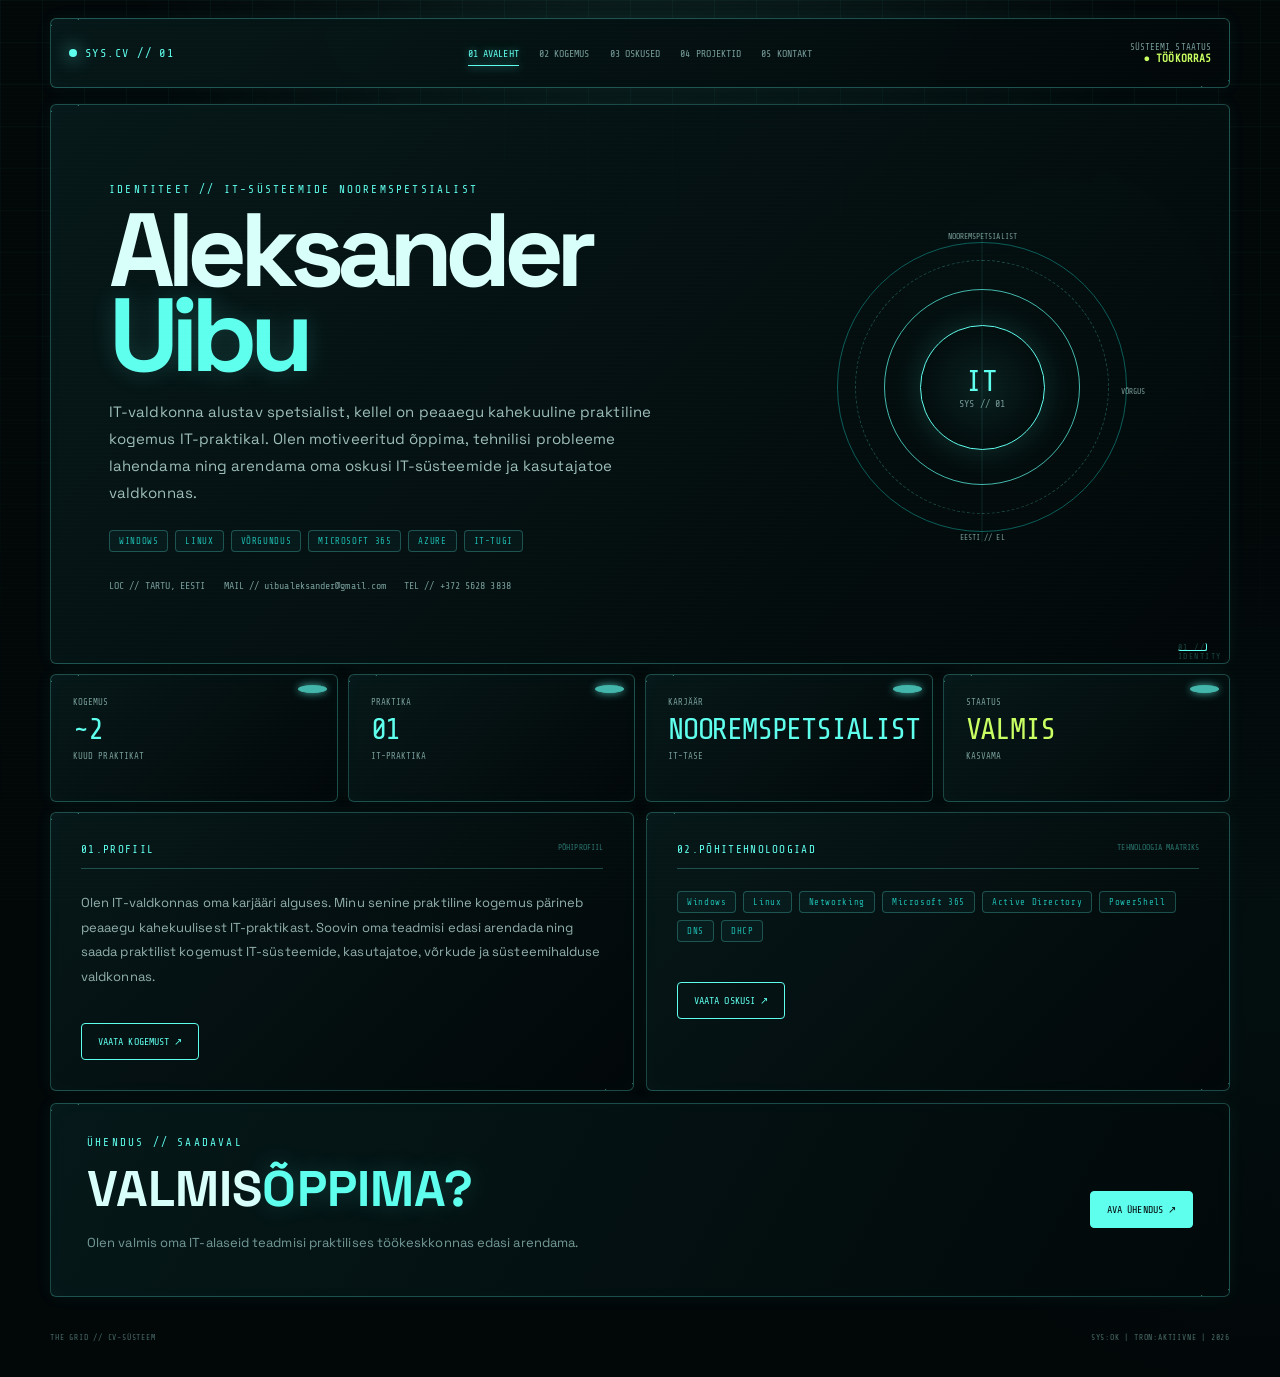
==== index.html @ 897ac722 "portfoolio failid" ====
<!doctype html>
<html lang="et">
    <head>
        <meta charset="utf-8">
        <meta name="viewport" content="width=device-width, initial-scale=1">
            <title>Aleksander Uibu // IT-süsteemide spetsialist</title>
            <link rel="stylesheet" href="css/style.css">
            <link rel="stylesheet" href="css/gridcn.css">
            <link rel="stylesheet" href="css/responsive.css">
    </head>
    <body>
        <div class="grid-bg"></div>
        <div class="scanlines"></div>
        <header class="site-header hud">
            <a class="logo" href="index.html"><i></i>SYS.CV // 01 </a>
            <nav class="nav">
                <a class="active" href="index.html">01 AVALEHT</a>
                <a href="experience.html">02 KOGEMUS</a>
                <a href="skills.html">03 OSKUSED</a>
                <a href="projects.html">04 PROJEKTID</a>
                <a href="contact.html">05 KONTAKT</a>
            </nav>
            <div class="system-status">SÜSTEEMI STAATUS<strong>● TÖÖKORRAS</strong></div>
        </header>
        <main class="page">
            <!-- =====================================================
                HERO
            ===================================================== -->
            <section class="hero hud reveal" id="profile">
                <div><div class="eyebrow">IDENTITEET // IT-SÜSTEEMIDE NOOREMSPETSIALIST</div>
                    <h1>Aleksander<br><span>Uibu</span></h1>
                    <p class="lead">
                        IT-valdkonna alustav spetsialist, kellel on
                        peaaegu kahekuuline praktiline kogemus IT-praktikal.
                        Olen motiveeritud õppima, tehnilisi probleeme lahendama
                        ning arendama oma oskusi IT-süsteemide ja kasutajatoe
                        valdkonnas.
                    </p>
                    <div class="tags">
                        <span class="tag">WINDOWS</span>
                        <span class="tag">LINUX</span>
                        <span class="tag">VÕRGUNDUS</span>
                        <span class="tag">MICROSOFT 365</span>
                        <span class="tag">AZURE</span>
                        <span class="tag">IT-TUGI</span>
                    </div>
                    <div class="contact-strip">
                        <span>LOC // TARTU, EESTI</span>
                        <a href="mailto:uibualeksander@gmail.com">MAIL // uibualeksander@gmail.com</a>
                        <a href="tel:+37256283838">TEL // +372 5628 3838</a>
                    </div>
                </div>
                <!-- IDENTITEET DISC -->
                <div class="identity-disc">
                    <div class="disc-ring"></div>
                    <div class="disc-ring dashed"></div>
                    <div class="disc-ring inner"></div>
                    <div class="disc-core">IT<small>SYS // 01</small></div>
                    <span class="disc-label top">NOOREMSPETSIALIST</span>
                    <span class="disc-label right">VÕRGUS</span>
                    <span class="disc-label bottom">EESTI // EL</span>
                </div>
            </section>
            <!-- =====================================================
                REAL KOGEMUS METRICS
            ===================================================== -->
            <section class="metrics">
                <article class="data-card hud reveal">
                    <span>KOGEMUS</span>
                    <strong>~2</strong>
                    <small>KUUD PRAKTIKAT</small>
                </article>
                <article class="data-card hud reveal">
                    <span>PRAKTIKA</span>
                    <strong>01</strong>
                    <small>IT-PRAKTIKA</small>
                </article>
                <article class="data-card hud reveal">
                    <span>KARJÄÄR</span>
                    <strong>NOOREMSPETSIALIST</strong>
                    <small>IT-TASE</small>
                </article>
                <article class="data-card hud reveal">
                    <span>STAATUS</span>
                    <strong class="green">VALMIS</strong>
                    <small>KASVAMA</small>
                </article>
            </section>
            <!-- =====================================================
                PROFIIL / STACK
            ===================================================== -->
            <section class="section-grid">
                <article class="panel hud reveal">
                    <div class="section-head">
                        <span>01.PROFIIL</span>
                        <em>PÕHIPROFIIL</em>
                    </div>
                    <p class="body-text">
                        Olen IT-valdkonnas oma karjääri alguses.
                        Minu senine praktiline kogemus pärineb
                        peaaegu kahekuulisest IT-praktikast.

                        Soovin oma teadmisi edasi arendada ning saada
                        praktilist kogemust IT-süsteemide, kasutajatoe,
                        võrkude ja süsteemihalduse valdkonnas.
                    </p>
                    <a class="button secondary" href="experience.html">VAATA KOGEMUST ↗</a>
                </article>
                <article class="panel hud reveal">
                    <div class="section-head">
                        <span>02.PÕHITEHNOLOOGIAD</span>
                        <em>TEHNOLOOGIA MAATRIKS</em>
                    </div>
                    <div class="chip-grid">
                        <span>Windows</span>
                        <span>Linux</span>
                        <span>Networking</span>
                        <span>Microsoft 365</span>
                        <span>Active Directory</span>
                        <span>PowerShell</span>
                        <span>DNS</span>
                        <span>DHCP</span>
                    </div>
                    <a class="button secondary" href="skills.html">VAATA OSKUSI ↗</a>
                </article>
            </section>
            <!-- =====================================================
                CTA
            ===================================================== -->
            <section class="cta hud reveal">
                <div>
                    <div class="eyebrow">ÜHENDUS // SAADAVAL</div>
                    <h2>VALMIS<span>ÕPPIMA?</span></h2>
                    <p>
                        Olen valmis oma IT-alaseid teadmisi
                        praktilises töökeskkonnas edasi arendama.
                    </p>
                </div>
                <a class="button" href="contact.html">AVA ÜHENDUS ↗</a>
            </section>
        </main>
        <footer>
            <span>THE GRID // CV-SÜSTEEM</span>
            <span>SYS:OK | TRON:AKTIIVNE | 2026</span>
        </footer>
        <script src="js/index.js"></script>
    </body>
</html>
---- css/style.css ----
@import url('https://fonts.googleapis.com/css2?family=Share+Tech+Mono&family=Space+Grotesk:wght@400;500;600;700&display=swap');
:root{--bg:#020708;--panel:rgba(5,18,19,.9);--cyan:#5fffee;--cyan2:#1db9ae;--cyan3:#0b5e59;--text:#d9fffb;--muted:#759b98;--green:#c9ff62;--border:rgba(95,255,238,.25);--strong:rgba(95,255,238,.7)}
*{box-sizing:border-box}html{scroll-behavior:smooth}body{margin:0;min-height:100vh;background:radial-gradient(circle at 50% -10%,rgba(40,180,170,.15),transparent 35%),#020708;color:var(--text);font-family:"Space Grotesk",sans-serif}a{color:inherit;text-decoration:none}.grid-bg{position:fixed;inset:0;z-index:0;pointer-events:none;background-image:linear-gradient(rgba(95,255,238,.055) 1px,transparent 1px),linear-gradient(90deg,rgba(95,255,238,.055) 1px,transparent 1px);background-size:45px 45px;mask-image:linear-gradient(to bottom,#000,transparent)}.scanlines{position:fixed;inset:0;z-index:50;pointer-events:none;opacity:.025;background:repeating-linear-gradient(to bottom,transparent 0,transparent 3px,#fff 4px)}.page,footer,.site-header{position:relative;z-index:2;width:min(1180px,calc(100% - 30px));margin-inline:auto}.hud{position:relative;border:1px solid var(--border);background:linear-gradient(135deg,rgba(7,25,26,.94),rgba(2,8,9,.94));box-shadow:0 0 25px rgba(52,241,225,.08);clip-path: none;}.hud:before,.hud:after{content:"";position:absolute;width:35px;height:8px}.hud:before{left:-1px;top:-1px;border-left:2px solid var(--cyan);border-top:2px solid var(--cyan)}.hud:after{right:-1px;bottom:-1px;border-right:2px solid var(--cyan);border-bottom:2px solid var(--cyan)}
.site-header{margin-top:18px;min-height:70px;padding:14px 20px;display:grid;grid-template-columns:1fr auto 1fr;align-items:center;gap:20px}.logo{font:13px "Share Tech Mono";letter-spacing:.12em;color:var(--cyan)}.logo i{display:inline-block;width:8px;height:8px;border-radius:50%;background:var(--cyan);box-shadow:0 0 18px var(--cyan);margin-right:8px}.nav{display:flex;justify-content:center;flex-wrap:wrap;gap:16px;font:10px "Share Tech Mono";color:var(--muted)}.nav a:hover,.nav .active{color:var(--cyan);text-shadow:0 0 8px rgba(95,255,238,.5)}.system-status{text-align:right;color:var(--muted);font:9px "Share Tech Mono"}.system-status strong{display:block;color:var(--green);font-size:11px}.hero{margin-top:22px;min-height:520px;padding:60px;display:grid;grid-template-columns:1fr 340px;align-items:center;gap:40px}.eyebrow{font:11px "Share Tech Mono";letter-spacing:.2em;color:var(--cyan)}h1{font-size:clamp(58px,9vw,110px);line-height:.83;letter-spacing:-.07em;margin:18px 0 25px}h1 span,h2 span{color:var(--cyan);text-shadow:0 0 25px rgba(95,255,238,.18)}.lead{max-width:650px;color:#9dbeba;font-size:16px;line-height:1.7}.tags{display:flex;flex-wrap:wrap;gap:7px;margin-top:24px}.tag,.chip-grid span{padding:5px 9px;border:1px solid var(--border);color:var(--cyan2);background:rgba(95,255,238,.035);font:9px "Share Tech Mono";letter-spacing:.07em}.tag:hover{border-color:var(--cyan);color:var(--cyan)}.contact-strip{display:flex;flex-wrap:wrap;gap:18px;margin-top:28px;color:var(--muted);font:10px "Share Tech Mono"}.contact-strip a:hover{color:var(--cyan)}
.identity-disc{position:relative;width:280px;height:280px;margin:auto;display:grid;place-items:center}.disc-ring{position:absolute;inset:10px;border:1px solid var(--cyan3);border-radius:50%}.disc-ring.dashed{inset:28px;border-color:var(--border);border-style:dashed;animation:rotate 20s linear infinite}.disc-ring.inner{inset:57px;border-color:var(--strong)}.disc-core{width:115px;height:115px;border:1px solid var(--cyan);border-radius:50%;display:grid;place-content:center;text-align:center;color:var(--cyan);font:29px "Share Tech Mono";box-shadow:0 0 30px rgba(95,255,238,.15)}.disc-core small{font-size:10px;color:var(--muted)}.disc-label{position:absolute;color:var(--muted);font:8px "Share Tech Mono"}.disc-label.top{top:0}.disc-label.right{right:-8px;top:50%}.disc-label.bottom{bottom:0}
.metrics{display:grid;grid-template-columns:repeat(4,1fr);gap:12px;margin-top:12px}.data-card{padding:22px}.data-card span,.data-card small{display:block;color:var(--muted);font:9px "Share Tech Mono"}.data-card strong{display:block;margin:5px 0;color:var(--cyan);font:34px "Share Tech Mono"}.green{color:var(--green)!important}.section-grid{display:grid;grid-template-columns:1fr 1fr;gap:12px;margin-top:12px}.panel{padding:28px;margin-top:12px}.section-grid .panel{margin-top:0}.section-head{display:flex;justify-content:space-between;border-bottom:1px solid var(--border);padding-bottom:15px;margin-bottom:25px;color:var(--cyan);font:11px "Share Tech Mono"}.section-head em{color:var(--muted);font-style:normal;font-size:8px}.body-text{color:#92b1ae;font-size:13px;line-height:1.8}.button{display:inline-block;margin-top:20px;padding:12px 16px;border:1px solid var(--cyan);background:var(--cyan);color:#020708;font:10px "Share Tech Mono"}.button.secondary{background:transparent;color:var(--cyan)}.button:hover{box-shadow:0 0 22px rgba(95,255,238,.3)}.chip-grid{display:flex;flex-wrap:wrap;gap:7px;margin-bottom:20px}.chip-grid.large span{padding:8px 11px}.cta{margin-top:12px;padding:35px;display:flex;justify-content:space-between;align-items:center;gap:25px}.cta h2{font-size:clamp(28px,5vw,50px);margin:8px 0}.cta p,.page-title p{color:var(--muted);font-size:13px}.page-title{margin-top:22px;padding:42px}.page-title h1{margin-bottom:12px}.timeline{position:relative}.timeline:before{content:"";position:absolute;left:5px;top:5px;bottom:5px;width:1px;background:var(--border)}.timeline article{position:relative;padding:0 0 40px 30px}.timeline article:last-child{padding-bottom:0}.timeline article i{position:absolute;left:0;top:3px;width:11px;height:11px;border:1px solid var(--cyan);background:var(--bg);box-shadow:0 0 10px rgba(95,255,238,.4)}.date{color:var(--cyan2);font:9px "Share Tech Mono"}.timeline h2,.project h2{font-size:16px;margin:6px 0}.timeline b{color:var(--muted);font:9px "Share Tech Mono"}.timeline ul{padding-left:18px;color:#92b1ae;font-size:12px;line-height:1.7}.skill{margin-bottom:20px}.skill>div:first-child{display:flex;justify-content:space-between;font:9px "Share Tech Mono";color:#a9c9c5}.skill b{color:var(--cyan)}.bar{height:5px!important;margin-top:7px;background:rgba(95,255,238,.07)}.bar i{display:block;height:100%;background:var(--cyan);box-shadow:0 0 12px rgba(95,255,238,.65)}.projects{display:grid;grid-template-columns:repeat(2,1fr);gap:12px;margin-top:12px}.project{padding:25px}.project small{font:9px "Share Tech Mono";color:var(--muted)}.project p{color:#8facaa;font-size:12px;line-height:1.7}.radar{width:270px;height:270px;position:relative;margin:20px auto;border:1px solid var(--border);border-radius:50%;background:radial-gradient(circle,transparent 19%,rgba(95,255,238,.04) 20%,transparent 21%,transparent 39%,rgba(95,255,238,.04) 40%,transparent 41%,transparent 59%,rgba(95,255,238,.04) 60%,transparent 61%)}.radar:before,.radar:after{content:"";position:absolute;background:var(--border)}.radar:before{left:50%;top:0;bottom:0;width:1px}.radar:after{top:50%;left:0;right:0;height:1px}.radar-shape{position:absolute;inset:47px;border-radius: 6px;background:rgba(95,255,238,.12);border:1px solid var(--cyan)}.radar-label{position:absolute;font:8px "Share Tech Mono";color:var(--muted)}.radar-label.a{top:-17px;left:40%}.radar-label.b{right:-35px;top:45%}.radar-label.c{left:35%;bottom:-17px}.radar-label.d{left:-25px;top:65%}.radar-label.e{left:-20px;top:20%}.terminal{border:1px solid var(--border);background:#020707;box-shadow:inset 0 0 40px rgba(95,255,238,.025)}.terminal-head{padding:10px 14px;border-bottom:1px solid var(--border);color:var(--muted);font:9px "Share Tech Mono"}.terminal-body{padding:22px;font:12px/1.9 "Share Tech Mono";min-height:250px}.terminal-body span{color:var(--cyan)}.terminal-body .cyan{color:var(--cyan)}.cursor{display:inline-block;width:7px;height:13px;background:var(--cyan);animation:blink 1s steps(1) infinite}.contact-data{display:grid;gap:19px}.contact-data small{display:block;color:var(--muted);font:8px "Share Tech Mono"}.contact-data strong,.contact-data a{display:block;margin-top:4px;font:13px "Share Tech Mono";color:var(--text)}.contact-data a:hover{color:var(--cyan)}footer{display:flex;justify-content:space-between;padding:22px 0 35px;color:#486b67;font:8px "Share Tech Mono";letter-spacing:.1em}
@keyframes rotate{to{transform:rotate(360deg)}}@keyframes blink{50%{opacity:0}}.reveal{opacity:0;transform:translateY(12px);transition:opacity .7s ease,transform .7s ease}.reveal.visible{opacity:1;transform:none}

/* =========================================================
   PROFILE PHOTO // CONTACT
========================================================= */

.profile-photo-wrap {
    text-align: center;
}

.profile-photo {
    position: relative;

    width: 190px;
    height: 230px;

    margin: 0 auto 12px;

    overflow: hidden;

    border: 1px solid var(--border);

    background:
        radial-gradient(
            circle,
            rgba(95,255,238,.08),
            transparent 65%
        );

    display: grid;

    place-items: center;

    border-radius: 6px;
}

.profile-photo img {
    width: 100%;
    height: 100%;

    object-fit: cover;

    display: block;
}

.profile-photo span {
    position: absolute;

    color: var(--cyan3);

    font-family: "Share Tech Mono", monospace;

    font-size: 12px;

    line-height: 1.5;

    letter-spacing: .15em;

    text-align: center;
}

.profile-photo-wrap small {
    color: var(--muted);

    font-family: "Share Tech Mono", monospace;

    font-size: 8px;

    letter-spacing: .08em;
}

.profile-photo.photo-placeholder {
    border-color: var(--cyan3);

    box-shadow:
        inset 0 0 30px rgba(95,255,238,.04),
        0 0 20px rgba(95,255,238,.04);
}


/* =========================================================
   JUNIOR / INTERNSHIP STATUS
========================================================= */

.junior-status {
    color: var(--green) !important;
}


/* =========================================================
   EXPERIENCE EMPTY / BEGINNER STATE
========================================================= */

.experience-note {
    color: var(--muted);

    font-size: 12px;

    line-height: 1.7;

    border-left: 1px solid var(--cyan3);

    padding-left: 16px;

    margin-top: 20px;
}
/* =========================================================
   GRIDCN ROUND HUD SYSTEM
   Rectangular components with subtle rounded corners.
   HUD accents remain decorative instead of cutting the card.
========================================================= */

.hud {
    border-radius: 6px !important;
    clip-path: none !important;
    overflow: hidden;
}

.hud::before,
.hud::after {
    width: 28px !important;
    height: 7px !important;
    pointer-events: none;
}

.hud::before {
    border-left: 1px solid var(--cyan) !important;
    border-top: 1px solid var(--cyan) !important;
    border-radius: 5px 0 0 0;
}

.hud::after {
    border-right: 1px solid var(--cyan) !important;
    border-bottom: 1px solid var(--cyan) !important;
    border-radius: 0 0 5px 0;
}

/* Small HUD corner marks for nested cards */
.panel,
.data-card,
.project,
.terminal {
    border-radius: 6px;
}

.panel:hover,
.data-card:hover,
.project:hover {
    border-color: var(--border-strong, rgba(95,255,238,.7));
}

/* Keep images rectangular but softly rounded */
.profile-photo {
    border-radius: 6px !important;
    clip-path: none !important;
}

/* Buttons and tags should follow the same geometry */
.button,
.tag,
.chip-grid span {
    border-radius: 4px;
}

/* More restrained Tron glow */
.hud {
    box-shadow:
        0 0 18px rgba(95,255,238,.055),
        inset 0 0 20px rgba(95,255,238,.018);
}

/* FINAL GRIDCN GEOMETRY */
.hud,.panel,.data-card,.project,.terminal,.page-title,.cta{border-radius:6px!important;clip-path:none!important;}

/* FINAL COMPONENT GEOMETRY */
.hud,.panel,.data-card,.project,.terminal,.page-title,.cta{
  border-radius:6px;
  clip-path:none;
}
.hud{
  overflow:hidden;
}
.button,.tag,.chip-grid span{
  border-radius:4px;
}

/* =========================================================
   DESIGN V2 — GRIDCN / PROFESSIONAL CV SYSTEM
   Rounded rectangular HUD components, restrained glow,
   clearer hierarchy and stronger CV readability.
========================================================= */

:root{
    --radius-xs:3px;
    --radius-sm:5px;
    --radius-md:8px;
    --radius-lg:10px;
    --line-soft:rgba(95,255,238,.16);
    --line:rgba(95,255,238,.28);
    --line-strong:rgba(95,255,238,.62);
    --glow-soft:rgba(95,255,238,.07);
    --glow:rgba(95,255,238,.16);
}

body{
    background:
        radial-gradient(circle at 50% -8%,rgba(95,255,238,.10),transparent 32%),
        radial-gradient(circle at 100% 70%,rgba(30,185,174,.045),transparent 28%),
        #020708;
    letter-spacing:.005em;
}

.grid-bg{
    opacity:.72;
    background-size:42px 42px;
}

.site-header{
    border-color:var(--line);
    border-radius:8px;
    padding:12px 18px;
    backdrop-filter:blur(8px);
}

.site-header:before,
.site-header:after{
    width:22px;
    height:6px;
}

.logo{
    font-size:12px;
}

.nav{
    gap:20px;
}

.nav a{
    position:relative;
    padding:8px 0;
    transition:color .2s ease,text-shadow .2s ease;
}

.nav a.active:after,
.nav a:hover:after{
    content:"";
    position:absolute;
    left:0;
    right:0;
    bottom:1px;
    height:1px;
    background:var(--cyan);
    box-shadow:0 0 8px var(--cyan);
}

.hero{
    min-height:560px;
    margin-top:16px;
    padding:56px;
    border-radius:10px;
    background:
        linear-gradient(135deg,rgba(7,25,26,.97),rgba(2,8,9,.94)),
        radial-gradient(circle at 85% 40%,rgba(95,255,238,.08),transparent 30%);
}

.hero:before{
    width:48px;
    height:8px;
}

.hero:after{
    width:48px;
    height:8px;
}

.hero h1{
    max-width:720px;
    margin-top:22px;
    font-weight:700;
    letter-spacing:-.065em;
}

.hero h1 span{
    color:var(--cyan);
}

.lead{
    max-width:620px;
    font-size:15px;
    line-height:1.8;
}

.identity-disc{
    width:310px;
    height:310px;
}

.identity-disc .disc-ring{
    transition:transform .5s ease;
}

.identity-disc:hover .disc-ring.dashed{
    animation-duration:8s;
}

.disc-core{
    width:125px;
    height:125px;
    background:radial-gradient(circle,rgba(95,255,238,.08),transparent 70%);
}

.metrics{
    gap:10px;
}

.data-card{
    min-height:128px;
    padding:22px;
    border-radius:8px;
    transition:
        transform .2s ease,
        border-color .2s ease,
        box-shadow .2s ease;
}

.data-card:hover{
    border-color:var(--line-strong);
    box-shadow:
        0 0 24px var(--glow-soft),
        inset 0 0 20px rgba(95,255,238,.025);
}

.data-card strong{
    font-size:30px;
    letter-spacing:-.04em;
}

.panel,
.project,
.cta,
.page-title,
.terminal{
    border-radius:8px;
}

.panel{
    padding:30px;
}

.section-head{
    margin-bottom:22px;
    padding-bottom:12px;
}

.section-head span{
    letter-spacing:.12em;
}

.body-text{
    max-width:720px;
    font-size:13px;
    line-height:1.9;
}

.button{
    border-radius:5px;
    transition:
        transform .18s ease,
        box-shadow .18s ease,
        background .18s ease;
}

.button:hover{
    transform:translateY(-1px);
}

.tag,
.chip-grid span{
    border-radius:4px;
    transition:
        border-color .18s ease,
        color .18s ease,
        background .18s ease;
}

.tag:hover,
.chip-grid span:hover{
    background:rgba(95,255,238,.07);
}

.cta{
    padding:32px 36px;
    background:
        linear-gradient(120deg,rgba(6,25,26,.96),rgba(2,9,10,.96));
}

.page-title{
    margin-top:16px;
    padding:40px 42px;
}

.page-title h1{
    font-size:clamp(52px,8vw,92px);
}

.projects{
    gap:10px;
}

.project{
    min-height:230px;
    padding:26px;
    transition:
        transform .2s ease,
        border-color .2s ease,
        box-shadow .2s ease;
}

.project:hover{
    border-color:var(--line-strong);
    box-shadow:0 0 24px var(--glow-soft);
}

.timeline article{
    padding-bottom:46px;
}

.timeline article:last-child{
    padding-bottom:4px;
}

.timeline article i{
    border-radius:2px;
}

.skill{
    margin-bottom:24px;
}

.bar{
    height:4px!important;
    border-radius:3px;
    overflow:hidden;
}

.bar i{
    border-radius:3px;
}

.terminal{
    border-radius:8px;
    overflow:hidden;
}

.terminal-head{
    background:rgba(95,255,238,.025);
}

.profile-photo{
    border-radius:8px!important;
}

.contact-data{
    gap:21px;
}

.contact-data div{
    padding-bottom:12px;
    border-bottom:1px solid rgba(95,255,238,.07);
}

.contact-data div:last-child{
    border-bottom:0;
}

footer{
    padding-top:26px;
}

/* Subtle HUD corner accents — no clipped geometry */
.hud:before,
.hud:after{
    border-radius:2px;
}

@media(prefers-reduced-motion:reduce){
    *,
    *::before,
    *::after{
        animation-duration:.01ms!important;
        transition-duration:.01ms!important;
    }
}

/* =========================================================
   DESIGN V3 — HERO / FIRST IMPRESSION
========================================================= */

.hero{
    position:relative;
    overflow:hidden;
    grid-template-columns:minmax(0,1.25fr) minmax(280px,.75fr);
    align-items:center;
    gap:55px;
    padding:58px 58px 52px;
}

.hero::after{
    content:"01 // IDENTITY";
    position:absolute;
    right:22px;
    bottom:12px;
    color:rgba(95,255,238,.25);
    border:0;
    width:auto;
    height:auto;
    font:8px "Share Tech Mono",monospace;
    letter-spacing:.18em;
}

.hero-copy{
    position:relative;
    z-index:2;
}

.hero-kicker{
    display:flex;
    align-items:center;
    gap:10px;
    margin-bottom:14px;
    color:var(--cyan);
    font:10px "Share Tech Mono",monospace;
    letter-spacing:.18em;
}

.hero-kicker::before{
    content:"";
    width:28px;
    height:1px;
    background:var(--cyan);
    box-shadow:0 0 8px var(--cyan);
}

.hero h1{
    margin:12px 0 20px;
    font-size:clamp(58px,8.5vw,104px);
    line-height:.82;
    letter-spacing:-.075em;
}

.hero .lead{
    max-width:590px;
    margin-bottom:22px;
}

.hero-meta{
    display:flex;
    flex-wrap:wrap;
    gap:7px;
    margin-top:20px;
}

.hero-meta-item{
    padding:8px 10px;
    border:1px solid var(--line-soft);
    border-radius:4px;
    background:rgba(95,255,238,.025);
    color:var(--muted);
    font:8px "Share Tech Mono",monospace;
    letter-spacing:.08em;
}

.hero-meta-item strong{
    color:var(--text);
    font-weight:400;
}

.hero-contact{
    display:grid;
    grid-template-columns:repeat(2,minmax(0,1fr));
    gap:7px 18px;
    margin-top:25px;
    max-width:610px;
}

.hero-contact a,
.hero-contact span{
    min-width:0;
    overflow:hidden;
    text-overflow:ellipsis;
    white-space:nowrap;
    color:var(--muted);
    font:9px "Share Tech Mono",monospace;
}

.hero-contact a:hover{
    color:var(--cyan);
}

.hero-visual{
    position:relative;
    min-height:340px;
    display:grid;
    place-items:center;
}

.hero-visual::before{
    content:"";
    position:absolute;
    width:260px;
    height:260px;
    border:1px solid rgba(95,255,238,.07);
    border-radius:50%;
    box-shadow:0 0 70px rgba(95,255,238,.045);
}

.identity-disc{
    z-index:2;
}

.identity-disc::after{
    content:"";
    position:absolute;
    inset:0;
    border-radius:50%;
    background:linear-gradient(90deg,transparent 49.7%,rgba(95,255,238,.12) 50%,transparent 50.3%);
    pointer-events:none;
}

.identity-status{
    position:absolute;
    left:50%;
    bottom:2px;
    transform:translateX(-50%);
    z-index:3;
    padding:6px 10px;
    border:1px solid var(--line);
    border-radius:4px;
    background:rgba(2,8,9,.92);
    color:var(--green);
    font:8px "Share Tech Mono",monospace;
    letter-spacing:.12em;
    white-space:nowrap;
}

.hero-side-data{
    position:absolute;
    z-index:3;
    width:100px;
    padding:8px;
    border:1px solid var(--line-soft);
    border-radius:5px;
    background:rgba(2,8,9,.82);
    text-align:center;
}

.hero-side-data small{
    display:block;
    color:var(--muted);
    font:7px "Share Tech Mono",monospace;
}

.hero-side-data strong{
    display:block;
    margin-top:3px;
    color:var(--cyan);
    font:11px "Share Tech Mono",monospace;
}

.hero-side-data.one{left:0;top:35px}
.hero-side-data.two{right:0;bottom:48px}

.metrics{
    margin-top:10px;
}

.data-card{
    position:relative;
}

.data-card::after{
    content:"";
    position:absolute;
    top:10px;
    right:10px;
    width:4px;
    height:4px;
    border-radius:50%;
    background:var(--cyan);
    box-shadow:0 0 8px var(--cyan);
    opacity:.7;
}

.section-grid{
    margin-top:10px;
}

@media(max-width:900px){
    .hero{
        grid-template-columns:1fr;
        gap:20px;
    }

    .hero-visual{
        min-height:300px;
    }

    .hero-side-data.one{left:12%;top:25px}
    .hero-side-data.two{right:12%;bottom:25px}
}

@media(max-width:550px){
    .hero{
        padding:32px 20px 40px;
    }

    .hero h1{
        font-size:clamp(48px,16vw,70px);
    }

    .hero-contact{
        grid-template-columns:1fr;
    }

    .hero-visual{
        min-height:280px;
    }

    .hero-side-data{
        width:90px;
    }

    .hero-side-data.one{left:0}
    .hero-side-data.two{right:0}
}

/* SKILLS V4 — context based, no fake percentages */
.skills-intro{display:grid;grid-template-columns:1fr 1fr;gap:10px;margin-top:10px}
.skill-levels,.skill-profile{display:grid;gap:14px}
.skill-level{display:flex;gap:12px;align-items:flex-start}
.level-dot{flex:0 0 9px;width:9px;height:9px;margin-top:4px;border:1px solid var(--cyan);border-radius:2px}
.level-dot.learning{border-color:var(--muted)}
.level-dot.practical{background:var(--cyan);box-shadow:0 0 8px rgba(95,255,238,.4)}
.level-dot.familiar{background:rgba(95,255,238,.22)}
.skill-level strong{display:block;color:var(--text);font:10px "Share Tech Mono",monospace;letter-spacing:.08em}
.skill-level small{display:block;margin-top:4px;color:var(--muted);font-size:11px;line-height:1.5}
.profile-line{display:flex;justify-content:space-between;gap:15px;padding-bottom:10px;border-bottom:1px solid rgba(95,255,238,.08);color:var(--muted);font:9px "Share Tech Mono",monospace}
.profile-line strong{color:var(--cyan);font-weight:400}
.technology-matrix{display:grid;grid-template-columns:repeat(3,1fr);gap:9px}
.technology-card{min-height:220px;padding:20px;border:1px solid var(--line-soft);border-radius:7px;background:rgba(95,255,238,.018);transition:border-color .2s,transform .2s,background .2s}
.technology-card:hover{transform:translateY(-2px);border-color:var(--line-strong);background:rgba(95,255,238,.035)}
.tech-top{display:flex;justify-content:space-between;align-items:center;gap:8px}
.tech-code{color:var(--muted);font:8px "Share Tech Mono",monospace;letter-spacing:.1em}
.skill-badge{padding:4px 6px;border:1px solid var(--line-soft);border-radius:3px;font:7px "Share Tech Mono",monospace}
.skill-badge.practical{color:var(--cyan);border-color:var(--line)}
.skill-badge.familiar{color:var(--muted)}
.technology-card h2{margin:22px 0 9px;color:var(--text);font-size:16px}
.technology-card p{min-height:62px;margin:0;color:var(--muted);font-size:11px;line-height:1.65}
.tech-tags{display:flex;flex-wrap:wrap;gap:5px;margin-top:15px}
.tech-tags span{padding:4px 6px;border:1px solid rgba(95,255,238,.12);border-radius:3px;color:var(--cyan2);font:7px "Share Tech Mono",monospace}
@media(max-width:900px){.skills-intro{grid-template-columns:1fr}.technology-matrix{grid-template-columns:repeat(2,1fr)}}
@media(max-width:550px){.technology-matrix{grid-template-columns:1fr}.technology-card{min-height:auto}}

/* =========================================================
   CV DESIGN V5 — INFORMATION HIERARCHY
========================================================= */

:root{
    --surface:rgba(4,15,16,.84);
    --surface-2:rgba(7,23,24,.72);
    --cyan-dim:rgba(95,255,238,.42);
    --text-soft:#a8b9b8;
}

/* Shared section rhythm */
.page > section{
    margin-bottom:10px;
}

.page-title{
    position:relative;
    border-color:var(--line);
}

.page-title p{
    max-width:720px;
}

/* Information rails */
.info-rail{
    display:grid;
    grid-template-columns:repeat(4,1fr);
    gap:8px;
    margin-top:10px;
}

.info-rail-item{
    padding:13px 15px;
    border:1px solid var(--line-soft);
    border-radius:6px;
    background:var(--surface-2);
}

.info-rail-item small{
    display:block;
    margin-bottom:5px;
    color:var(--muted);
    font:7px "Share Tech Mono",monospace;
    letter-spacing:.12em;
}

.info-rail-item strong{
    display:block;
    color:var(--text);
    font:11px "Share Tech Mono",monospace;
    font-weight:400;
}

/* Section labels */
.section-head em{
    color:var(--cyan-dim);
}

/* Skill cards */
.technology-card{
    background:
        linear-gradient(145deg,rgba(7,24,25,.82),rgba(3,11,12,.88));
}

.technology-card h2{
    letter-spacing:.04em;
}

.technology-card p{
    color:var(--text-soft);
}

/* Status badges */
.status-badge{
    display:inline-flex;
    align-items:center;
    gap:6px;
    padding:5px 7px;
    border:1px solid var(--line);
    border-radius:4px;
    color:var(--cyan);
    background:rgba(95,255,238,.025);
    font:7px "Share Tech Mono",monospace;
    letter-spacing:.08em;
}

.status-badge::before{
    content:"";
    width:4px;
    height:4px;
    border-radius:50%;
    background:currentColor;
    box-shadow:0 0 7px currentColor;
}

/* Experience cards */
.timeline article{
    background:linear-gradient(90deg,rgba(95,255,238,.018),transparent);
    border-radius:6px;
    padding:20px 22px 38px 25px;
}

.timeline article h2{
    margin-top:8px;
}

.timeline article ul{
    margin-top:16px;
}

/* Project cards */
.project{
    background:
        linear-gradient(145deg,rgba(7,23,24,.8),rgba(2,9,10,.9));
}

.project .project-meta,
.project .meta{
    color:var(--muted);
}

/* Contact */
.contact-data a{
    word-break:break-word;
}

/* Avoid over-decorating empty space */
.identity-disc{
    filter:drop-shadow(0 0 12px rgba(95,255,238,.04));
}

/* Small-screen information rail */
@media(max-width:900px){
    .info-rail{
        grid-template-columns:repeat(2,1fr);
    }
}

@media(max-width:550px){
    .info-rail{
        grid-template-columns:1fr;
    }

    .timeline article{
        padding-left:20px;
    }
}

/* =========================================================
   PROJECTS V6 — PRACTICAL / LEARNING PROJECTS
========================================================= */

.projects-grid{
    display:grid;
    grid-template-columns:repeat(3,1fr);
    gap:10px;
    margin-top:10px;
}

.project{
    min-height:280px;
    padding:23px;
    background:linear-gradient(145deg,rgba(7,23,24,.82),rgba(2,9,10,.92));
}

.project-number{
    color:var(--muted);
    font:8px "Share Tech Mono",monospace;
    letter-spacing:.14em;
}

.project-status{
    display:inline-block;
    margin-top:10px;
    padding:4px 6px;
    border:1px solid var(--line-soft);
    border-radius:3px;
    color:var(--cyan-dim);
    font:7px "Share Tech Mono",monospace;
    letter-spacing:.07em;
}

.project h2{
    margin:18px 0 9px;
    color:var(--text);
    font-size:16px;
    letter-spacing:.03em;
}

.project p{
    min-height:84px;
    color:var(--text-soft);
    font-size:11px;
    line-height:1.7;
}

.project-stack{
    display:flex;
    flex-wrap:wrap;
    gap:5px;
    margin-top:17px;
}

.project-stack span{
    padding:4px 6px;
    border:1px solid rgba(95,255,238,.12);
    border-radius:3px;
    color:var(--cyan2);
    font:7px "Share Tech Mono",monospace;
}

.project-filter{
    display:flex;
    flex-wrap:wrap;
    gap:7px;
}

.project-filter span{
    padding:7px 9px;
    border:1px solid var(--line-soft);
    border-radius:4px;
    color:var(--muted);
    font:8px "Share Tech Mono",monospace;
}

.project-filter-active{
    color:var(--cyan)!important;
    border-color:var(--line)!important;
    background:rgba(95,255,238,.035);
}

.project-evidence{
    margin:0;
    padding-left:18px;
    color:var(--text-soft);
    font-size:11px;
    line-height:1.8;
}

.project-evidence li{
    margin-bottom:8px;
}

@media(max-width:900px){
    .projects-grid{
        grid-template-columns:repeat(2,1fr);
    }
}

@media(max-width:550px){
    .projects-grid{
        grid-template-columns:1fr;
    }

    .project{
        min-height:auto;
    }
}
---- css/gridcn.css ----
/* GridCN component layer
   Visual primitives correspond to the GridCN HUD/TRON component language:
   HUD Frame, Data Card, Identity Disc, Timeline, Status Bar, Tags, Terminal and Uplink.
*/
.status-bar{height:5px;background:rgba(95,255,238,.08)}.status-bar i{display:block;height:100%;width:100%;background:var(--cyan);box-shadow:0 0 14px rgba(95,255,238,.6)}

/* GridCN component geometry override */
.hud-frame,
.hud-corner-frame,
.data-card,
.tron-card,
.panel,
.status-card,
.terminal {
    border-radius: 6px;
    clip-path: none;
}

/* FINAL GRIDCN GEOMETRY */
.hud,.panel,.data-card,.project,.terminal,.page-title,.cta{border-radius:6px!important;clip-path:none!important;}

/* FINAL COMPONENT GEOMETRY */
.hud,.panel,.data-card,.project,.terminal,.page-title,.cta{
  border-radius:6px;
  clip-path:none;
}
.hud{
  overflow:hidden;
}
.button,.tag,.chip-grid span{
  border-radius:4px;
}

/* =========================================================
   GRIDCN COMPONENT PRIMITIVES
========================================================= */

.gridcn-frame{
    position:relative;
    border:1px solid var(--line);
    border-radius:8px;
    background:rgba(4,16,17,.88);
}

.gridcn-frame::before{
    content:"";
    position:absolute;
    top:-1px;
    left:12px;
    width:34px;
    height:1px;
    background:var(--cyan);
    box-shadow:0 0 10px var(--cyan);
}

.gridcn-label{
    font:9px "Share Tech Mono",monospace;
    color:var(--muted);
    letter-spacing:.12em;
}

.gridcn-accent{
    color:var(--cyan);
}

.gridcn-status{
    color:var(--green);
    font:9px "Share Tech Mono",monospace;
    letter-spacing:.08em;
}
1~/* GridCN component layer
   Visual primitives correspond to the GridCN HUD/TRON component language:
   HUD Frame, Data Card, Identity Disc, Timeline, Status Bar, Tags, Terminal and Uplink.
*/
.status-bar{height:5px;background:rgba(95,255,238,.08)}.status-bar i{display:block;height:100%;width:100%;background:var(--cyan);box-shadow:0 0 14px rgba(95,255,238,.6)}

/* GridCN component geometry override */
.hud-frame,
.hud-corner-frame,
.data-card,
.tron-card,
.panel,
.status-card,
.terminal {
    border-radius: 6px;
    clip-path: none;
}

/* FINAL GRIDCN GEOMETRY */
.hud,.panel,.data-card,.project,.terminal,.page-title,.cta{border-radius:6px!important;clip-path:none!important;}

/* FINAL COMPONENT GEOMETRY */
.hud,.panel,.data-card,.project,.terminal,.page-title,.cta{
  border-radius:6px;
  clip-path:none;
}
.hud{
  overflow:hidden;
}
.button,.tag,.chip-grid span{
  border-radius:4px;
}

/* =========================================================
   GRIDCN COMPONENT PRIMITIVES
========================================================= */

.gridcn-frame{
    position:relative;
    border:1px solid var(--line);
    border-radius:8px;
    background:rgba(4,16,17,.88);
}

.gridcn-frame::before{
    content:"";
    position:absolute;
    top:-1px;
    left:12px;
    width:34px;
    height:1px;
    background:var(--cyan);
    box-shadow:0 0 10px var(--cyan);
}

.gridcn-label{
    font:9px "Share Tech Mono",monospace;
    color:var(--muted);
    letter-spacing:.12em;
}

.gridcn-accent{
    color:var(--cyan);
}

.gridcn-status{
    color:var(--green);
    font:9px "Share Tech Mono",monospace;
    letter-spacing:.08em;
}
1~/* GridCN component layer
   Visual primitives correspond to the GridCN HUD/TRON component language:
   HUD Frame, Data Card, Identity Disc, Timeline, Status Bar, Tags, Terminal and Uplink.
*/
.status-bar{height:5px;background:rgba(95,255,238,.08)}.status-bar i{display:block;height:100%;width:100%;background:var(--cyan);box-shadow:0 0 14px rgba(95,255,238,.6)}

/* GridCN component geometry override */
.hud-frame,
.hud-corner-frame,
.data-card,
.tron-card,
.panel,
.status-card,
.terminal {
    border-radius: 6px;
    clip-path: none;
}

/* FINAL GRIDCN GEOMETRY */
.hud,.panel,.data-card,.project,.terminal,.page-title,.cta{border-radius:6px!important;clip-path:none!important;}

/* FINAL COMPONENT GEOMETRY */
.hud,.panel,.data-card,.project,.terminal,.page-title,.cta{
  border-radius:6px;
  clip-path:none;
}
.hud{
  overflow:hidden;
}
.button,.tag,.chip-grid span{
  border-radius:4px;
}

/* =========================================================
   GRIDCN COMPONENT PRIMITIVES
========================================================= */

.gridcn-frame{
    position:relative;
    border:1px solid var(--line);
    border-radius:8px;
    background:rgba(4,16,17,.88);
}

.gridcn-frame::before{
    content:"";
    position:absolute;
    top:-1px;
    left:12px;
    width:34px;
    height:1px;
    background:var(--cyan);
    box-shadow:0 0 10px var(--cyan);
}

.gridcn-label{
    font:9px "Share Tech Mono",monospace;
    color:var(--muted);
    letter-spacing:.12em;
}

.gridcn-accent{
    color:var(--cyan);
}

.gridcn-status{
    color:var(--green);
    font:9px "Share Tech Mono",monospace;
    letter-spacing:.08em;
}
---- css/responsive.css ----
/* =========================================================
   PROFILE PHOTO RESPONSIVE
========================================================= */

@media (max-width: 550px) {

    .profile-photo {
        width: 160px;
        height: 200px;
    }

}
.hud,.panel,.data-card,.project,.terminal{border-radius:6px!important;clip-path:none!important}

/* FINAL GRIDCN GEOMETRY */
.hud,.panel,.data-card,.project,.terminal,.page-title,.cta{border-radius:6px!important;clip-path:none!important;}

@media(max-width:700px){
    .site-header{position:relative}
    .mobile-nav-toggle{
        display:inline-flex;
        justify-content:center;
        align-items:center;
        width:max-content;
        margin:0 auto;
        padding:9px 13px;
        border:1px solid var(--border);
        border-radius:4px;
        background:rgba(95,255,238,.04);
        color:var(--cyan);
        font:10px "Share Tech Mono",monospace;
        cursor:pointer;
    }
    .nav{display:none}
    .nav.mobile-open{display:flex}
}
@media(min-width:701px){
    .mobile-nav-toggle{display:none}
}

/* FINAL COMPONENT GEOMETRY */
.hud,.panel,.data-card,.project,.terminal,.page-title,.cta{
  border-radius:6px;
  clip-path:none;
}
.hud{
  overflow:hidden;
}
.button,.tag,.chip-grid span{
  border-radius:4px;
}

.cv-mobile-nav{display:none}

@media(max-width:700px){
  .cv-mobile-nav{
    display:inline-flex;
    align-items:center;
    justify-content:center;
    margin:0 auto 8px;
    padding:9px 14px;
    border:1px solid var(--border);
    border-radius:4px;
    background:rgba(95,255,238,.04);
    color:var(--cyan);
    font:10px "Share Tech Mono",monospace;
    cursor:pointer;
  }
  .nav{display:none}
  .nav.mobile-open{
    display:flex;
  }
}

@media(max-width:900px){
    .hero{
        min-height:auto;
        padding:42px 28px;
    }

    .identity-disc{
        width:270px;
        height:270px;
    }

    .panel{
        padding:25px;
    }
}

@media(max-width:550px){
    .site-header{
        padding:12px 14px;
    }

    .hero{
        padding:32px 20px;
    }

    .hero h1{
        font-size:clamp(48px,16vw,68px);
    }

    .lead{
        font-size:14px;
    }

    .page-title{
        padding:30px 22px;
    }

    .panel{
        padding:21px;
    }

    .cta{
        padding:26px 21px;
    }

    .data-card{
        min-height:110px;
    }
}

@media(max-width:550px){
    .hero-visual::before{
        width:220px;
        height:220px;
    }
}

@media(max-width:700px){
    .hero-contact{
        grid-template-columns:1fr;
    }
    .info-rail-item{
        padding:11px 12px;
    }
}

@media(max-width:550px){.project-filter{gap:5px}.project-filter span{padding:6px 7px}}
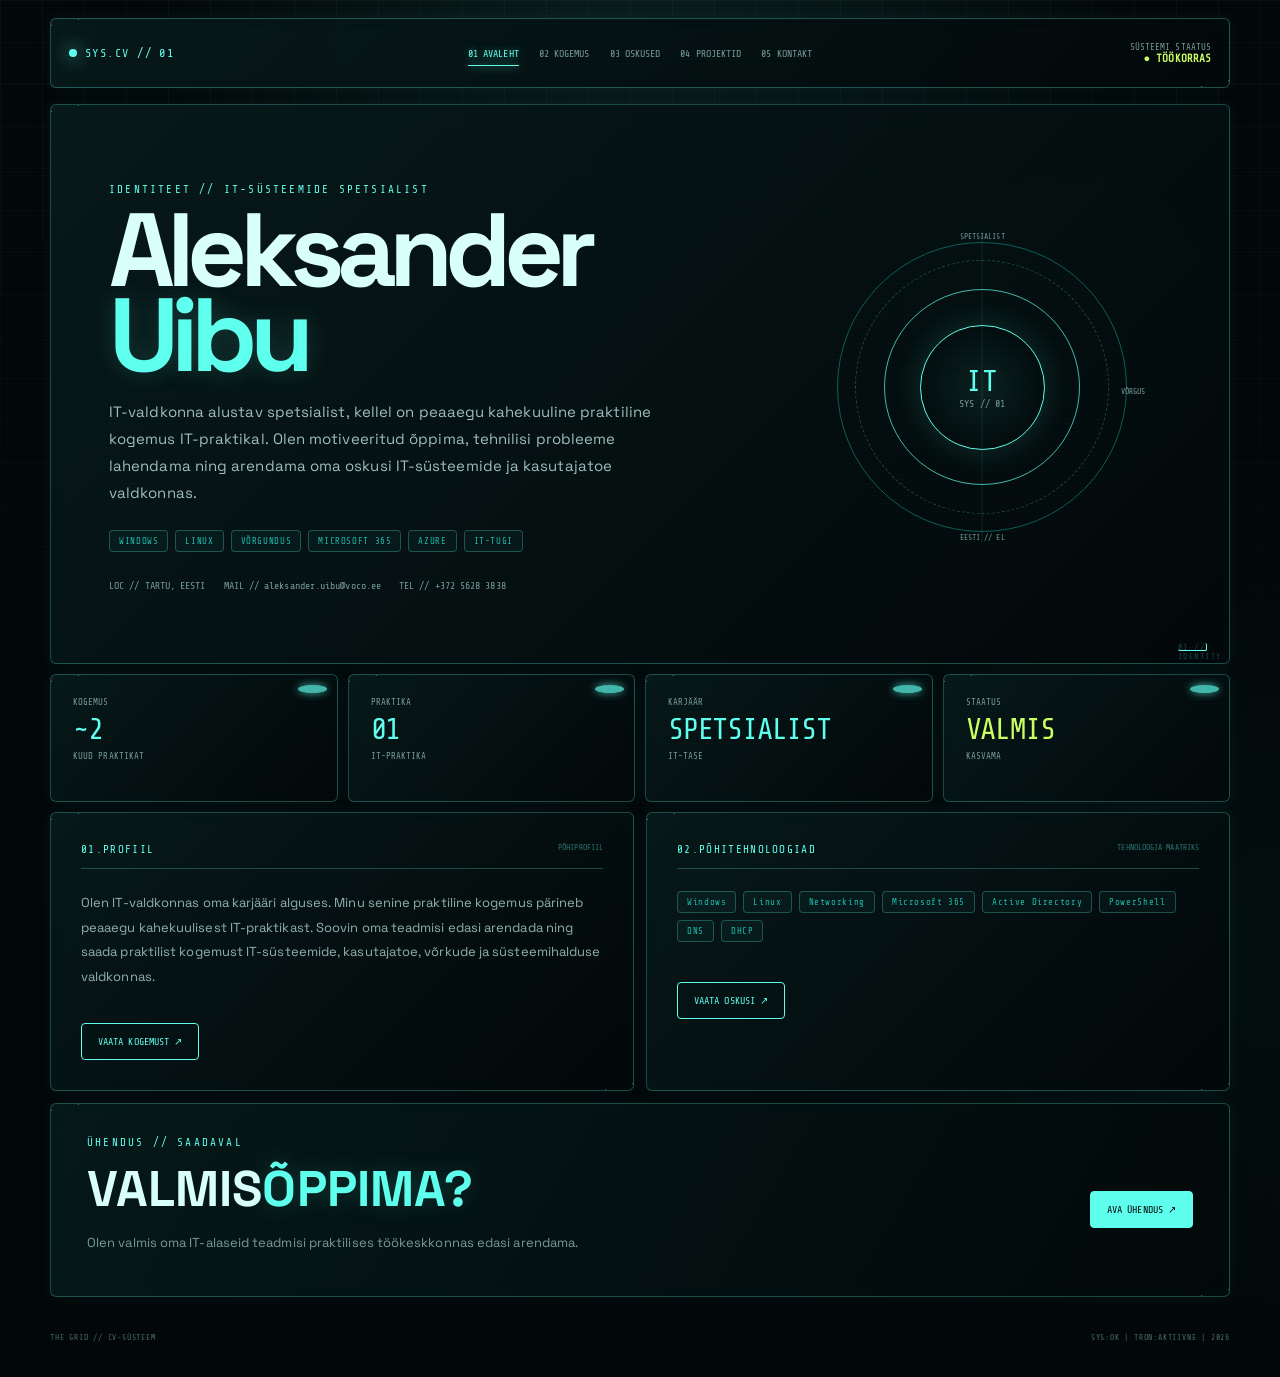
==== commit d218c66b: "info muudatused, terminali vilkumise parandus" ====
--- a/index.html
+++ b/index.html
@@ -27,7 +27,7 @@
                 HERO
             ===================================================== -->
             <section class="hero hud reveal" id="profile">
-                <div><div class="eyebrow">IDENTITEET // IT-SÜSTEEMIDE NOOREMSPETSIALIST</div>
+                <div><div class="eyebrow">IDENTITEET // IT-SÜSTEEMIDE SPETSIALIST</div>
                     <h1>Aleksander<br><span>Uibu</span></h1>
                     <p class="lead">
                         IT-valdkonna alustav spetsialist, kellel on
@@ -46,7 +46,7 @@
                     </div>
                     <div class="contact-strip">
                         <span>LOC // TARTU, EESTI</span>
-                        <a href="mailto:uibualeksander@gmail.com">MAIL // uibualeksander@gmail.com</a>
+                        <a href="mailto:uibualeksander@gmail.com">MAIL // aleksander.uibu@voco.ee</a>
                         <a href="tel:+37256283838">TEL // +372 5628 3838</a>
                     </div>
                 </div>
@@ -56,7 +56,7 @@
                     <div class="disc-ring dashed"></div>
                     <div class="disc-ring inner"></div>
                     <div class="disc-core">IT<small>SYS // 01</small></div>
-                    <span class="disc-label top">NOOREMSPETSIALIST</span>
+                    <span class="disc-label top">SPETSIALIST</span>
                     <span class="disc-label right">VÕRGUS</span>
                     <span class="disc-label bottom">EESTI // EL</span>
                 </div>
@@ -77,7 +77,7 @@
                 </article>
                 <article class="data-card hud reveal">
                     <span>KARJÄÄR</span>
-                    <strong>NOOREMSPETSIALIST</strong>
+                    <strong>SPETSIALIST</strong>
                     <small>IT-TASE</small>
                 </article>
                 <article class="data-card hud reveal">
--- a/css/style.css
+++ b/css/style.css
@@ -3,7 +3,7 @@
 *{box-sizing:border-box}html{scroll-behavior:smooth}body{margin:0;min-height:100vh;background:radial-gradient(circle at 50% -10%,rgba(40,180,170,.15),transparent 35%),#020708;color:var(--text);font-family:"Space Grotesk",sans-serif}a{color:inherit;text-decoration:none}.grid-bg{position:fixed;inset:0;z-index:0;pointer-events:none;background-image:linear-gradient(rgba(95,255,238,.055) 1px,transparent 1px),linear-gradient(90deg,rgba(95,255,238,.055) 1px,transparent 1px);background-size:45px 45px;mask-image:linear-gradient(to bottom,#000,transparent)}.scanlines{position:fixed;inset:0;z-index:50;pointer-events:none;opacity:.025;background:repeating-linear-gradient(to bottom,transparent 0,transparent 3px,#fff 4px)}.page,footer,.site-header{position:relative;z-index:2;width:min(1180px,calc(100% - 30px));margin-inline:auto}.hud{position:relative;border:1px solid var(--border);background:linear-gradient(135deg,rgba(7,25,26,.94),rgba(2,8,9,.94));box-shadow:0 0 25px rgba(52,241,225,.08);clip-path: none;}.hud:before,.hud:after{content:"";position:absolute;width:35px;height:8px}.hud:before{left:-1px;top:-1px;border-left:2px solid var(--cyan);border-top:2px solid var(--cyan)}.hud:after{right:-1px;bottom:-1px;border-right:2px solid var(--cyan);border-bottom:2px solid var(--cyan)}
 .site-header{margin-top:18px;min-height:70px;padding:14px 20px;display:grid;grid-template-columns:1fr auto 1fr;align-items:center;gap:20px}.logo{font:13px "Share Tech Mono";letter-spacing:.12em;color:var(--cyan)}.logo i{display:inline-block;width:8px;height:8px;border-radius:50%;background:var(--cyan);box-shadow:0 0 18px var(--cyan);margin-right:8px}.nav{display:flex;justify-content:center;flex-wrap:wrap;gap:16px;font:10px "Share Tech Mono";color:var(--muted)}.nav a:hover,.nav .active{color:var(--cyan);text-shadow:0 0 8px rgba(95,255,238,.5)}.system-status{text-align:right;color:var(--muted);font:9px "Share Tech Mono"}.system-status strong{display:block;color:var(--green);font-size:11px}.hero{margin-top:22px;min-height:520px;padding:60px;display:grid;grid-template-columns:1fr 340px;align-items:center;gap:40px}.eyebrow{font:11px "Share Tech Mono";letter-spacing:.2em;color:var(--cyan)}h1{font-size:clamp(58px,9vw,110px);line-height:.83;letter-spacing:-.07em;margin:18px 0 25px}h1 span,h2 span{color:var(--cyan);text-shadow:0 0 25px rgba(95,255,238,.18)}.lead{max-width:650px;color:#9dbeba;font-size:16px;line-height:1.7}.tags{display:flex;flex-wrap:wrap;gap:7px;margin-top:24px}.tag,.chip-grid span{padding:5px 9px;border:1px solid var(--border);color:var(--cyan2);background:rgba(95,255,238,.035);font:9px "Share Tech Mono";letter-spacing:.07em}.tag:hover{border-color:var(--cyan);color:var(--cyan)}.contact-strip{display:flex;flex-wrap:wrap;gap:18px;margin-top:28px;color:var(--muted);font:10px "Share Tech Mono"}.contact-strip a:hover{color:var(--cyan)}
 .identity-disc{position:relative;width:280px;height:280px;margin:auto;display:grid;place-items:center}.disc-ring{position:absolute;inset:10px;border:1px solid var(--cyan3);border-radius:50%}.disc-ring.dashed{inset:28px;border-color:var(--border);border-style:dashed;animation:rotate 20s linear infinite}.disc-ring.inner{inset:57px;border-color:var(--strong)}.disc-core{width:115px;height:115px;border:1px solid var(--cyan);border-radius:50%;display:grid;place-content:center;text-align:center;color:var(--cyan);font:29px "Share Tech Mono";box-shadow:0 0 30px rgba(95,255,238,.15)}.disc-core small{font-size:10px;color:var(--muted)}.disc-label{position:absolute;color:var(--muted);font:8px "Share Tech Mono"}.disc-label.top{top:0}.disc-label.right{right:-8px;top:50%}.disc-label.bottom{bottom:0}
-.metrics{display:grid;grid-template-columns:repeat(4,1fr);gap:12px;margin-top:12px}.data-card{padding:22px}.data-card span,.data-card small{display:block;color:var(--muted);font:9px "Share Tech Mono"}.data-card strong{display:block;margin:5px 0;color:var(--cyan);font:34px "Share Tech Mono"}.green{color:var(--green)!important}.section-grid{display:grid;grid-template-columns:1fr 1fr;gap:12px;margin-top:12px}.panel{padding:28px;margin-top:12px}.section-grid .panel{margin-top:0}.section-head{display:flex;justify-content:space-between;border-bottom:1px solid var(--border);padding-bottom:15px;margin-bottom:25px;color:var(--cyan);font:11px "Share Tech Mono"}.section-head em{color:var(--muted);font-style:normal;font-size:8px}.body-text{color:#92b1ae;font-size:13px;line-height:1.8}.button{display:inline-block;margin-top:20px;padding:12px 16px;border:1px solid var(--cyan);background:var(--cyan);color:#020708;font:10px "Share Tech Mono"}.button.secondary{background:transparent;color:var(--cyan)}.button:hover{box-shadow:0 0 22px rgba(95,255,238,.3)}.chip-grid{display:flex;flex-wrap:wrap;gap:7px;margin-bottom:20px}.chip-grid.large span{padding:8px 11px}.cta{margin-top:12px;padding:35px;display:flex;justify-content:space-between;align-items:center;gap:25px}.cta h2{font-size:clamp(28px,5vw,50px);margin:8px 0}.cta p,.page-title p{color:var(--muted);font-size:13px}.page-title{margin-top:22px;padding:42px}.page-title h1{margin-bottom:12px}.timeline{position:relative}.timeline:before{content:"";position:absolute;left:5px;top:5px;bottom:5px;width:1px;background:var(--border)}.timeline article{position:relative;padding:0 0 40px 30px}.timeline article:last-child{padding-bottom:0}.timeline article i{position:absolute;left:0;top:3px;width:11px;height:11px;border:1px solid var(--cyan);background:var(--bg);box-shadow:0 0 10px rgba(95,255,238,.4)}.date{color:var(--cyan2);font:9px "Share Tech Mono"}.timeline h2,.project h2{font-size:16px;margin:6px 0}.timeline b{color:var(--muted);font:9px "Share Tech Mono"}.timeline ul{padding-left:18px;color:#92b1ae;font-size:12px;line-height:1.7}.skill{margin-bottom:20px}.skill>div:first-child{display:flex;justify-content:space-between;font:9px "Share Tech Mono";color:#a9c9c5}.skill b{color:var(--cyan)}.bar{height:5px!important;margin-top:7px;background:rgba(95,255,238,.07)}.bar i{display:block;height:100%;background:var(--cyan);box-shadow:0 0 12px rgba(95,255,238,.65)}.projects{display:grid;grid-template-columns:repeat(2,1fr);gap:12px;margin-top:12px}.project{padding:25px}.project small{font:9px "Share Tech Mono";color:var(--muted)}.project p{color:#8facaa;font-size:12px;line-height:1.7}.radar{width:270px;height:270px;position:relative;margin:20px auto;border:1px solid var(--border);border-radius:50%;background:radial-gradient(circle,transparent 19%,rgba(95,255,238,.04) 20%,transparent 21%,transparent 39%,rgba(95,255,238,.04) 40%,transparent 41%,transparent 59%,rgba(95,255,238,.04) 60%,transparent 61%)}.radar:before,.radar:after{content:"";position:absolute;background:var(--border)}.radar:before{left:50%;top:0;bottom:0;width:1px}.radar:after{top:50%;left:0;right:0;height:1px}.radar-shape{position:absolute;inset:47px;border-radius: 6px;background:rgba(95,255,238,.12);border:1px solid var(--cyan)}.radar-label{position:absolute;font:8px "Share Tech Mono";color:var(--muted)}.radar-label.a{top:-17px;left:40%}.radar-label.b{right:-35px;top:45%}.radar-label.c{left:35%;bottom:-17px}.radar-label.d{left:-25px;top:65%}.radar-label.e{left:-20px;top:20%}.terminal{border:1px solid var(--border);background:#020707;box-shadow:inset 0 0 40px rgba(95,255,238,.025)}.terminal-head{padding:10px 14px;border-bottom:1px solid var(--border);color:var(--muted);font:9px "Share Tech Mono"}.terminal-body{padding:22px;font:12px/1.9 "Share Tech Mono";min-height:250px}.terminal-body span{color:var(--cyan)}.terminal-body .cyan{color:var(--cyan)}.cursor{display:inline-block;width:7px;height:13px;background:var(--cyan);animation:blink 1s steps(1) infinite}.contact-data{display:grid;gap:19px}.contact-data small{display:block;color:var(--muted);font:8px "Share Tech Mono"}.contact-data strong,.contact-data a{display:block;margin-top:4px;font:13px "Share Tech Mono";color:var(--text)}.contact-data a:hover{color:var(--cyan)}footer{display:flex;justify-content:space-between;padding:22px 0 35px;color:#486b67;font:8px "Share Tech Mono";letter-spacing:.1em}
+.metrics{display:grid;grid-template-columns:repeat(4,1fr);gap:12px;margin-top:12px}.data-card{padding:22px}.data-card span,.data-card small{display:block;color:var(--muted);font:9px "Share Tech Mono"}.data-card strong{display:block;margin:5px 0;color:var(--cyan);font:34px "Share Tech Mono"}.green{color:var(--green)!important}.section-grid{display:grid;grid-template-columns:1fr 1fr;gap:12px;margin-top:12px}.panel{padding:28px;margin-top:12px}.section-grid .panel{margin-top:0}.section-head{display:flex;justify-content:space-between;border-bottom:1px solid var(--border);padding-bottom:15px;margin-bottom:25px;color:var(--cyan);font:11px "Share Tech Mono"}.section-head em{color:var(--muted);font-style:normal;font-size:8px}.body-text{color:#92b1ae;font-size:13px;line-height:1.8}.button{display:inline-block;margin-top:20px;padding:12px 16px;border:1px solid var(--cyan);background:var(--cyan);color:#020708;font:10px "Share Tech Mono"}.button.secondary{background:transparent;color:var(--cyan)}.button:hover{box-shadow:0 0 22px rgba(95,255,238,.3)}.chip-grid{display:flex;flex-wrap:wrap;gap:7px;margin-bottom:20px}.chip-grid.large span{padding:8px 11px}.cta{margin-top:12px;padding:35px;display:flex;justify-content:space-between;align-items:center;gap:25px}.cta h2{font-size:clamp(28px,5vw,50px);margin:8px 0}.cta p,.page-title p{color:var(--muted);font-size:13px}.page-title{margin-top:22px;padding:42px}.page-title h1{margin-bottom:12px}.timeline{position:relative}.timeline:before{content:"";position:absolute;left:5px;top:5px;bottom:5px;width:1px;background:var(--border)}.timeline article{position:relative;padding:0 0 40px 30px}.timeline article:last-child{padding-bottom:0}.timeline article i{position:absolute;left:0;top:3px;width:11px;height:11px;border:1px solid var(--cyan);background:var(--bg);box-shadow:0 0 10px rgba(95,255,238,.4)}.date{color:var(--cyan2);font:9px "Share Tech Mono"}.timeline h2,.project h2{font-size:16px;margin:6px 0}.timeline b{color:var(--muted);font:9px "Share Tech Mono"}.timeline ul{padding-left:18px;color:#92b1ae;font-size:12px;line-height:1.7}.skill{margin-bottom:20px}.skill>div:first-child{display:flex;justify-content:space-between;font:9px "Share Tech Mono";color:#a9c9c5}.skill b{color:var(--cyan)}.bar{height:5px!important;margin-top:7px;background:rgba(95,255,238,.07)}.bar i{display:block;height:100%;background:var(--cyan);box-shadow:0 0 12px rgba(95,255,238,.65)}.projects{display:grid;grid-template-columns:repeat(2,1fr);gap:12px;margin-top:12px}.project{padding:25px}.project small{font:9px "Share Tech Mono";color:var(--muted)}.project p{color:#8facaa;font-size:12px;line-height:1.7}.radar{width:270px;height:270px;position:relative;margin:20px auto;border:1px solid var(--border);border-radius:50%;background:radial-gradient(circle,transparent 19%,rgba(95,255,238,.04) 20%,transparent 21%,transparent 39%,rgba(95,255,238,.04) 40%,transparent 41%,transparent 59%,rgba(95,255,238,.04) 60%,transparent 61%)}.radar:before,.radar:after{content:"";position:absolute;background:var(--border)}.radar:before{left:50%;top:0;bottom:0;width:1px}.radar:after{top:50%;left:0;right:0;height:1px}.radar-shape{position:absolute;inset:47px;border-radius: 6px;background:rgba(95,255,238,.12);border:1px solid var(--cyan)}.radar-label{position:absolute;font:8px "Share Tech Mono";color:var(--muted)}.radar-label.a{top:-17px;left:40%}.radar-label.b{right:-35px;top:45%}.radar-label.c{left:35%;bottom:-17px}.radar-label.d{left:-25px;top:65%}.radar-label.e{left:-20px;top:20%}.terminal{border:1px solid var(--border);background:#020707;box-shadow:inset 0 0 40px rgba(95,255,238,.025)}.terminal-head{padding:10px 14px;border-bottom:1px solid var(--border);color:var(--muted);font:9px "Share Tech Mono"}.terminal-body{padding:22px;font:12px/1.9 "Share Tech Mono";min-height:250px}.terminal-body span{color:var(--cyan)}.terminal-body .cyan{color:var(--cyan)}.cursor{display:inline-block;width:7px;height:13px;background:var(--cyan);animation:blink 1s steps(1) steps(1) infinite}.contact-data{display:grid;gap:19px}.contact-data small{display:block;color:var(--muted);font:8px "Share Tech Mono"}.contact-data strong,.contact-data a{display:block;margin-top:4px;font:13px "Share Tech Mono";color:var(--text)}.contact-data a:hover{color:var(--cyan)}footer{display:flex;justify-content:space-between;padding:22px 0 35px;color:#486b67;font:8px "Share Tech Mono";letter-spacing:.1em}
 @keyframes rotate{to{transform:rotate(360deg)}}@keyframes blink{50%{opacity:0}}.reveal{opacity:0;transform:translateY(12px);transition:opacity .7s ease,transform .7s ease}.reveal.visible{opacity:1;transform:none}
 
 /* =========================================================
@@ -17,8 +17,8 @@
 .profile-photo {
     position: relative;
 
-    width: 190px;
-    height: 230px;
+    width: 300px;
+    height: 350px;
 
     margin: 0 auto 12px;
 
--- a/css/responsive.css
+++ b/css/responsive.css
@@ -5,8 +5,8 @@
 @media (max-width: 550px) {
 
     .profile-photo {
-        width: 160px;
-        height: 200px;
+        width: 300px;
+        height: 350px;
     }
 
 }
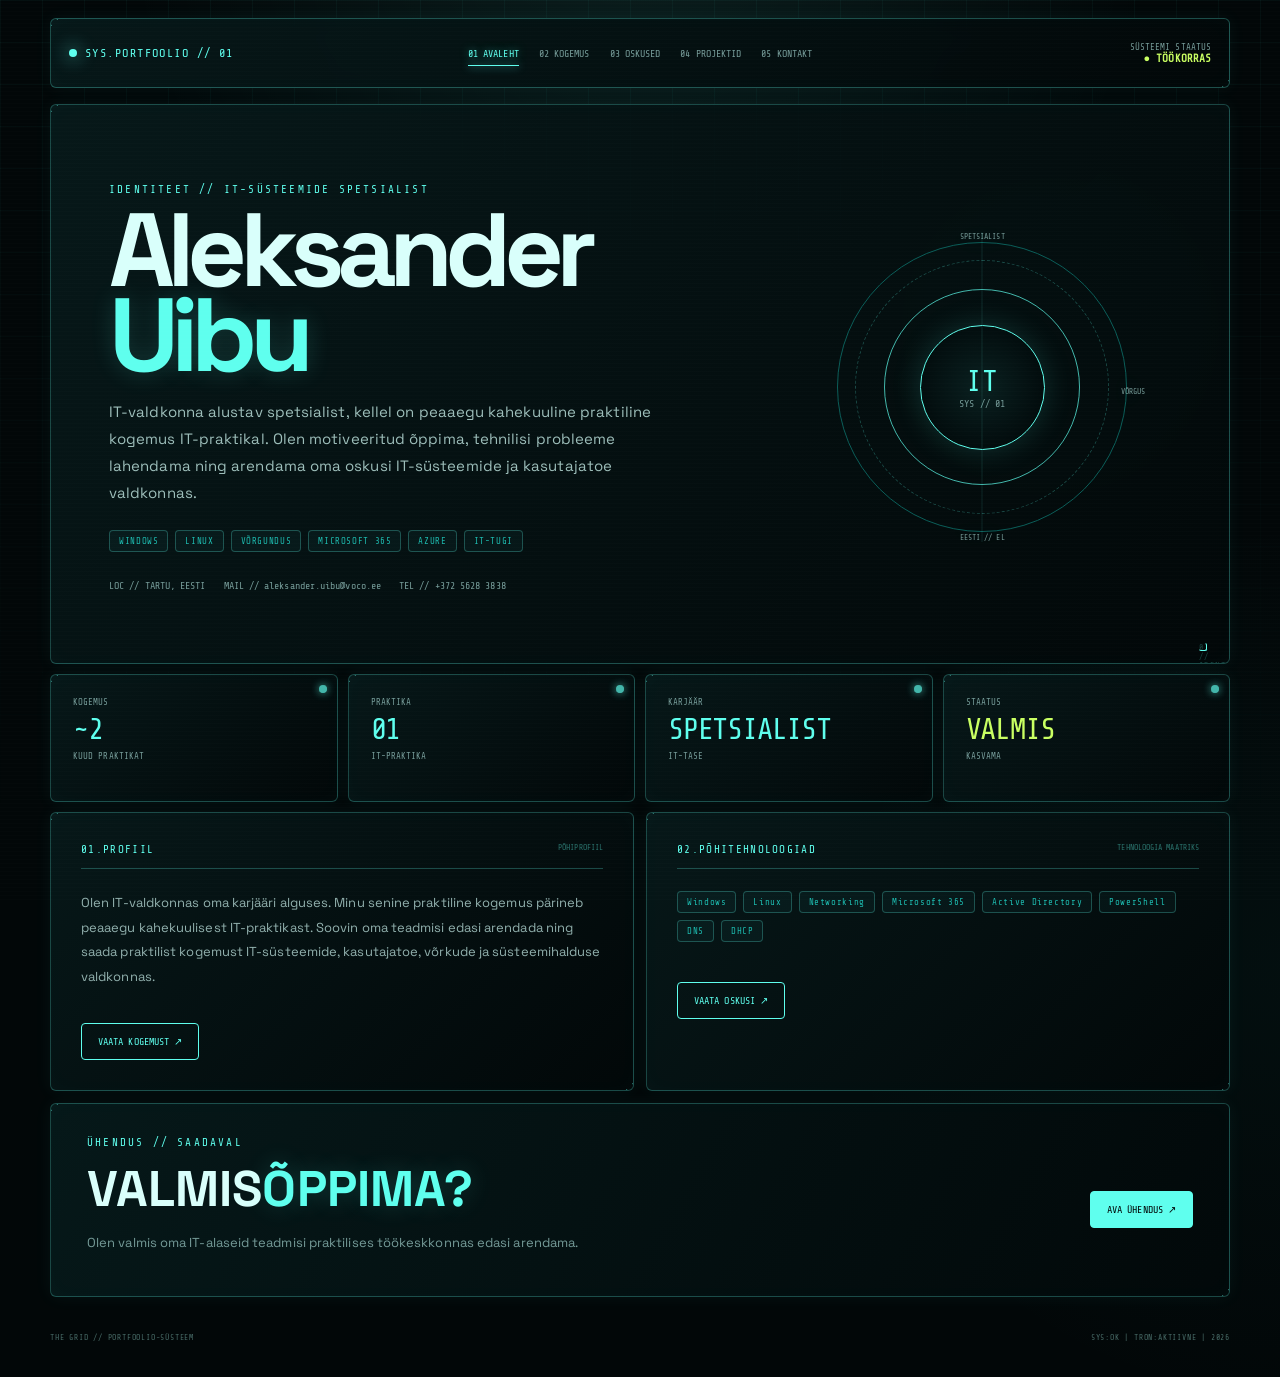
==== commit 08293c47: "failide uuendus" ====
--- a/index.html
+++ b/index.html
@@ -12,7 +12,7 @@
         <div class="grid-bg"></div>
         <div class="scanlines"></div>
         <header class="site-header hud">
-            <a class="logo" href="index.html"><i></i>SYS.CV // 01 </a>
+            <a class="logo" href="index.html"><i></i>SYS.PORTFOOLIO // 01 </a>
             <nav class="nav">
                 <a class="active" href="index.html">01 AVALEHT</a>
                 <a href="experience.html">02 KOGEMUS</a>
@@ -140,7 +140,7 @@
             </section>
         </main>
         <footer>
-            <span>THE GRID // CV-SÜSTEEM</span>
+            <span>THE GRID // PORTFOOLIO-SÜSTEEM</span>
             <span>SYS:OK | TRON:AKTIIVNE | 2026</span>
         </footer>
         <script src="js/index.js"></script>
--- a/css/style.css
+++ b/css/style.css
@@ -124,7 +124,7 @@
 
 .hud::before,
 .hud::after {
-    width: 28px !important;
+    width: 7px !important;
     height: 7px !important;
     pointer-events: none;
 }
@@ -878,6 +878,7 @@
 
 .timeline article ul{
     margin-top:16px;
+    margin-bottom: 30px;
 }
 
 /* Project cards */
@@ -1028,3 +1029,4 @@
         min-height:auto;
     }
 }
+
--- a/css/responsive.css
+++ b/css/responsive.css
@@ -139,3 +139,52 @@
 }
 
 @media(max-width:550px){.project-filter{gap:5px}.project-filter span{padding:6px 7px}}
+
+
+/* =========================================================
+   Portfolio polish pass
+   Keeps the existing visual language while improving
+   readability, spacing and mobile usability.
+   ========================================================= */
+:root {
+  --portfolio-content-max: 1180px;
+}
+
+html {
+  scroll-behavior: smooth;
+}
+
+body {
+  text-rendering: optimizeLegibility;
+  -webkit-font-smoothing: antialiased;
+}
+
+img, svg {
+  max-width: 100%;
+}
+
+a {
+  overflow-wrap: anywhere;
+}
+
+main, .container, .content, .page-container {
+  max-width: var(--portfolio-content-max);
+}
+
+@media (max-width: 768px) {
+  .panel, .data-card, .hud {
+    max-width: 100%;
+  }
+
+  h1, .hero-title, .page-title {
+    line-height: 1.08;
+  }
+
+  p, li {
+    line-height: 1.6;
+  }
+
+  .nav, .navigation {
+    gap: 0.5rem;
+  }
+}
